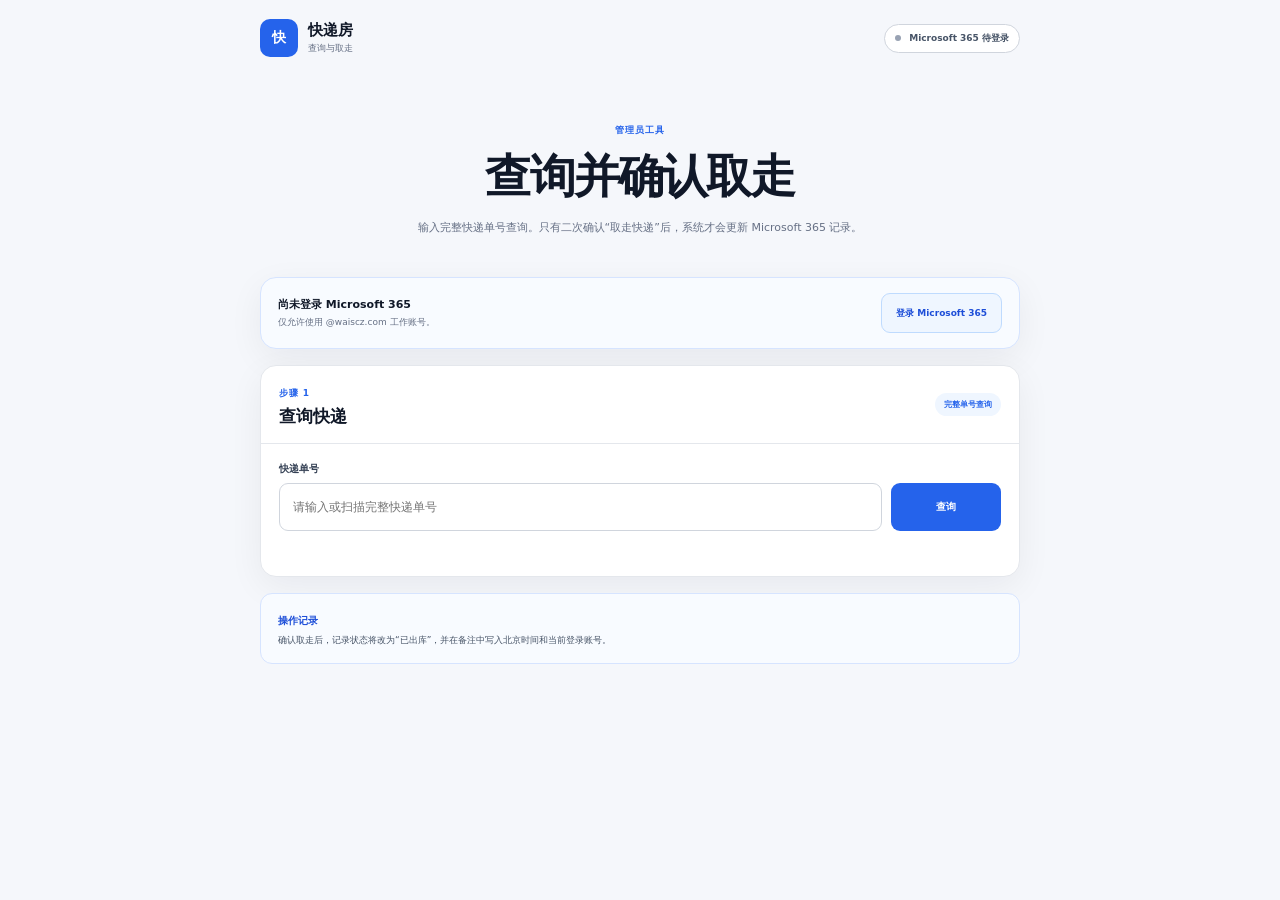
==== pickup.html @ 1c460fdf "Add authenticated parcel query and pickup page" ====
<!doctype html>
<html lang="zh-CN">
  <head>
    <meta charset="UTF-8" />
    <meta name="viewport" content="width=device-width, initial-scale=1.0, viewport-fit=cover" />
    <meta name="theme-color" content="#101828" />
    <meta name="description" content="快递房管理员查询快递并确认取走。" />
    <title>快递房 · 查询与取走</title>
    <script type="module" crossorigin src="./pickup-v1.js"></script>
    <link rel="modulepreload" crossorigin href="./shared-CIPjpdn9.js">
    <link rel="stylesheet" crossorigin href="./pickup-CG2SUko6.css">
  </head>
  <body>
    <main class="pickup-shell">
      <header class="pickup-topbar">
        <a class="pickup-brand" href="./">
          <span class="pickup-brand-mark">快</span>
          <span><strong>快递房</strong><small>查询与取走</small></span>
        </a>
        <span class="pickup-auth-badge" id="pickup-auth-badge"><i></i> Microsoft 365 待登录</span>
      </header>

      <section class="pickup-hero">
        <span>管理员工具</span>
        <h1>查询并确认取走</h1>
        <p>输入完整快递单号查询。只有二次确认“取走快递”后，系统才会更新 Microsoft 365 记录。</p>
      </section>

      <section class="pickup-card pickup-login-card">
        <div>
          <strong id="pickup-account-name">尚未登录 Microsoft 365</strong>
          <small id="pickup-account-email">仅允许使用 @waiscz.com 工作账号。</small>
        </div>
        <button id="pickup-login-button" type="button">登录 Microsoft 365</button>
      </section>

      <section class="pickup-card">
        <div class="pickup-section-heading">
          <div><span>步骤 1</span><h2>查询快递</h2></div>
          <span class="pickup-private-badge">完整单号查询</span>
        </div>
        <form class="pickup-search-form" id="pickup-search-form">
          <label for="pickup-tracking-number">快递单号</label>
          <div>
            <input id="pickup-tracking-number" type="text" autocomplete="off" placeholder="请输入或扫描完整快递单号" required />
            <button id="pickup-search-button" type="submit">查询</button>
          </div>
          <p id="pickup-search-status" role="status"></p>
        </form>
      </section>

      <section class="pickup-card pickup-result-card" id="pickup-result-card" hidden>
        <div class="pickup-section-heading">
          <div><span>步骤 2</span><h2>快递信息</h2></div>
          <span class="pickup-status-badge" id="pickup-status-badge"></span>
        </div>
        <dl class="pickup-details">
          <div><dt>快递单号</dt><dd id="pickup-result-tracking"></dd></div>
          <div><dt>快递公司</dt><dd id="pickup-result-company"></dd></div>
          <div><dt>存放位置</dt><dd id="pickup-result-location"></dd></div>
          <div><dt>入库时间</dt><dd id="pickup-result-inbound"></dd></div>
        </dl>
        <div class="pickup-result-actions">
          <button id="pickup-take-button" type="button">取走快递</button>
          <button id="pickup-search-another-button" type="button">查询其他快递</button>
        </div>
        <p id="pickup-action-status" role="status"></p>
      </section>

      <aside class="pickup-note">
        <strong>操作记录</strong>
        <p>确认取走后，记录状态将改为“已出库”，并在备注中写入北京时间和当前登录账号。</p>
      </aside>
    </main>

    <div class="pickup-dialog-backdrop" id="pickup-dialog" role="dialog" aria-modal="true" aria-labelledby="pickup-dialog-title" hidden>
      <div class="pickup-dialog-card">
        <span class="pickup-dialog-icon" aria-hidden="true">!</span>
        <h2 id="pickup-dialog-title">确认取走这件快递？</h2>
        <p>快递单号：<strong id="pickup-dialog-tracking"></strong></p>
        <p>确认后将更新数据库状态，并记录取走时间和登录账号。</p>
        <div>
          <button id="pickup-confirm-button" type="button">取走快递</button>
          <button id="pickup-cancel-button" type="button">不取，再看看</button>
        </div>
      </div>
    </div>

  </body>
</html>
---- pickup-CG2SUko6.css ----
:root{--lightningcss-light:initial;--lightningcss-dark: ;color-scheme:light;--navy:#101828;--blue:#2563eb;--blue-dark:#1d4ed8;--green:#079455;--green-soft:#ecfdf3;--red:#b42318;--muted:#667085;--line:#e4e7ec}*{box-sizing:border-box}body{color:var(--navy);-webkit-font-smoothing:antialiased;background:#f5f7fb;margin:0;font-family:Segoe UI,Microsoft YaHei,PingFang SC,system-ui,sans-serif}button,input{font:inherit}button{cursor:pointer}a{color:inherit;text-decoration:none}[hidden]{display:none!important}.pickup-shell{width:min(760px,100% - 28px);margin:0 auto;padding-bottom:40px}.pickup-topbar{justify-content:space-between;align-items:center;gap:16px;min-height:76px;display:flex}.pickup-brand{align-items:center;gap:10px;display:flex}.pickup-brand-mark{background:var(--blue);color:#fff;border-radius:10px;place-items:center;width:38px;height:38px;font-size:14px;font-weight:900;display:grid}.pickup-brand strong,.pickup-brand small{display:block}.pickup-brand strong{font-size:15px}.pickup-brand small{color:var(--muted);margin-top:2px;font-size:9px}.pickup-auth-badge{color:#475467;background:#fff;border:1px solid #d0d5dd;border-radius:999px;padding:7px 10px;font-size:9px;font-weight:800}.pickup-auth-badge i{background:#98a2b3;border-radius:50%;width:6px;height:6px;margin-right:5px;display:inline-block}.pickup-auth-badge[data-state=success]{background:var(--green-soft);color:#027a48;border-color:#b7ebd1}.pickup-auth-badge[data-state=success] i{background:#12b76a}.pickup-hero{text-align:center;padding:42px 0 24px}.pickup-hero>span,.pickup-section-heading>div>span{color:var(--blue);letter-spacing:.1em;font-size:9px;font-weight:900}.pickup-hero h1{letter-spacing:-.04em;margin:9px 0 10px;font-size:clamp(30px,6vw,46px)}.pickup-hero p{max-width:620px;color:var(--muted);margin:0 auto;font-size:11px;line-height:1.75}.pickup-card{border:1px solid var(--line);background:#fff;border-radius:16px;margin-top:16px;overflow:hidden;box-shadow:0 10px 35px #1018280f}.pickup-login-card{background:#f8fbff;border-color:#d6e4ff;align-items:center;gap:16px;padding:15px 17px;display:flex}.pickup-login-card>div{min-width:0}.pickup-login-card strong,.pickup-login-card small{display:block}.pickup-login-card strong{font-size:11px}.pickup-login-card small{color:var(--muted);overflow-wrap:anywhere;margin-top:4px;font-size:9px}.pickup-login-card button{min-height:40px;color:var(--blue-dark);white-space:nowrap;background:#eff6ff;border:1px solid #bfdbfe;border-radius:9px;margin-left:auto;padding:0 14px;font-size:9px;font-weight:850}.pickup-section-heading{border-bottom:1px solid var(--line);justify-content:space-between;align-items:center;min-height:74px;padding:15px 18px;display:flex}.pickup-section-heading h2{margin:5px 0 0;font-size:17px}.pickup-private-badge,.pickup-status-badge{color:var(--blue);background:#eff6ff;border-radius:999px;padding:6px 9px;font-size:8px;font-weight:850}.pickup-status-badge[data-state=out]{color:#475467;background:#f2f4f7}.pickup-status-badge[data-state=stock]{background:var(--green-soft);color:#027a48}.pickup-search-form{padding:18px}.pickup-search-form>label{color:#344054;margin-bottom:7px;font-size:10px;font-weight:850;display:block}.pickup-search-form>div{grid-template-columns:minmax(0,1fr) 110px;gap:9px;display:grid}.pickup-search-form input{border:1px solid #d0d5dd;border-radius:9px;outline:none;height:48px;padding:0 13px;font-size:12px}.pickup-search-form input:focus{border-color:#60a5fa;box-shadow:0 0 0 3px #dbeafe}.pickup-search-form button,.pickup-result-actions button{background:var(--blue);color:#fff;border:0;border-radius:9px;min-height:48px;font-size:10px;font-weight:850}.pickup-search-form button:disabled,.pickup-result-actions button:disabled{cursor:wait;opacity:.6}#pickup-search-status,#pickup-action-status{min-height:18px;color:var(--muted);margin:9px 2px 0;font-size:9px;line-height:1.55}[data-tone=error]{color:var(--red)!important}[data-tone=success]{font-weight:800;color:var(--green)!important}.pickup-details{margin:0;padding:6px 18px}.pickup-details div{border-bottom:1px solid var(--line);grid-template-columns:100px minmax(0,1fr);gap:12px;padding:13px 0;display:grid}.pickup-details div:last-child{border-bottom:0}.pickup-details dt{color:var(--muted);font-size:9px;font-weight:750}.pickup-details dd{overflow-wrap:anywhere;margin:0;font-size:11px;font-weight:850}.pickup-result-actions{grid-template-columns:1fr 1fr;gap:9px;padding:8px 18px 18px;display:grid}.pickup-result-actions button:last-child{color:#344054;background:#fff;border:1px solid #d0d5dd}.pickup-note{background:#f8fbff;border:1px solid #d6e4ff;border-radius:12px;margin-top:16px;padding:15px 17px}.pickup-note strong{color:var(--blue-dark);font-size:10px}.pickup-note p{color:#475467;margin:5px 0 0;font-size:9px;line-height:1.65}.pickup-dialog-backdrop{z-index:20;background:#1018288c;place-items:center;padding:18px;display:grid;position:fixed;inset:0}.pickup-dialog-card{text-align:center;background:#fff;border-radius:18px;width:min(420px,100%);padding:28px;box-shadow:0 24px 80px #1018284d}.pickup-dialog-icon{color:#b54708;background:#fff4ed;border-radius:50%;place-items:center;width:56px;height:56px;margin:0 auto 15px;font-size:25px;font-weight:900;display:grid}.pickup-dialog-card h2{margin:0 0 12px;font-size:22px}.pickup-dialog-card p{color:var(--muted);margin:6px 0;font-size:10px;line-height:1.65}.pickup-dialog-card>div{grid-template-columns:1fr 1fr;gap:9px;margin-top:20px;display:grid}.pickup-dialog-card button{border-radius:9px;min-height:46px;font-size:10px;font-weight:850}#pickup-confirm-button{background:var(--blue);color:#fff;border:0}#pickup-cancel-button{color:#344054;background:#fff;border:1px solid #d0d5dd}@media (width<=600px){.pickup-shell{width:min(100% - 20px,520px)}.pickup-topbar{min-height:64px}.pickup-hero{text-align:left;padding:30px 4px 18px}.pickup-login-card{flex-direction:column;align-items:stretch}.pickup-login-card button{width:100%;margin-left:0}.pickup-search-form>div,.pickup-result-actions,.pickup-dialog-card>div{grid-template-columns:1fr}.pickup-details div{grid-template-columns:82px minmax(0,1fr)}}
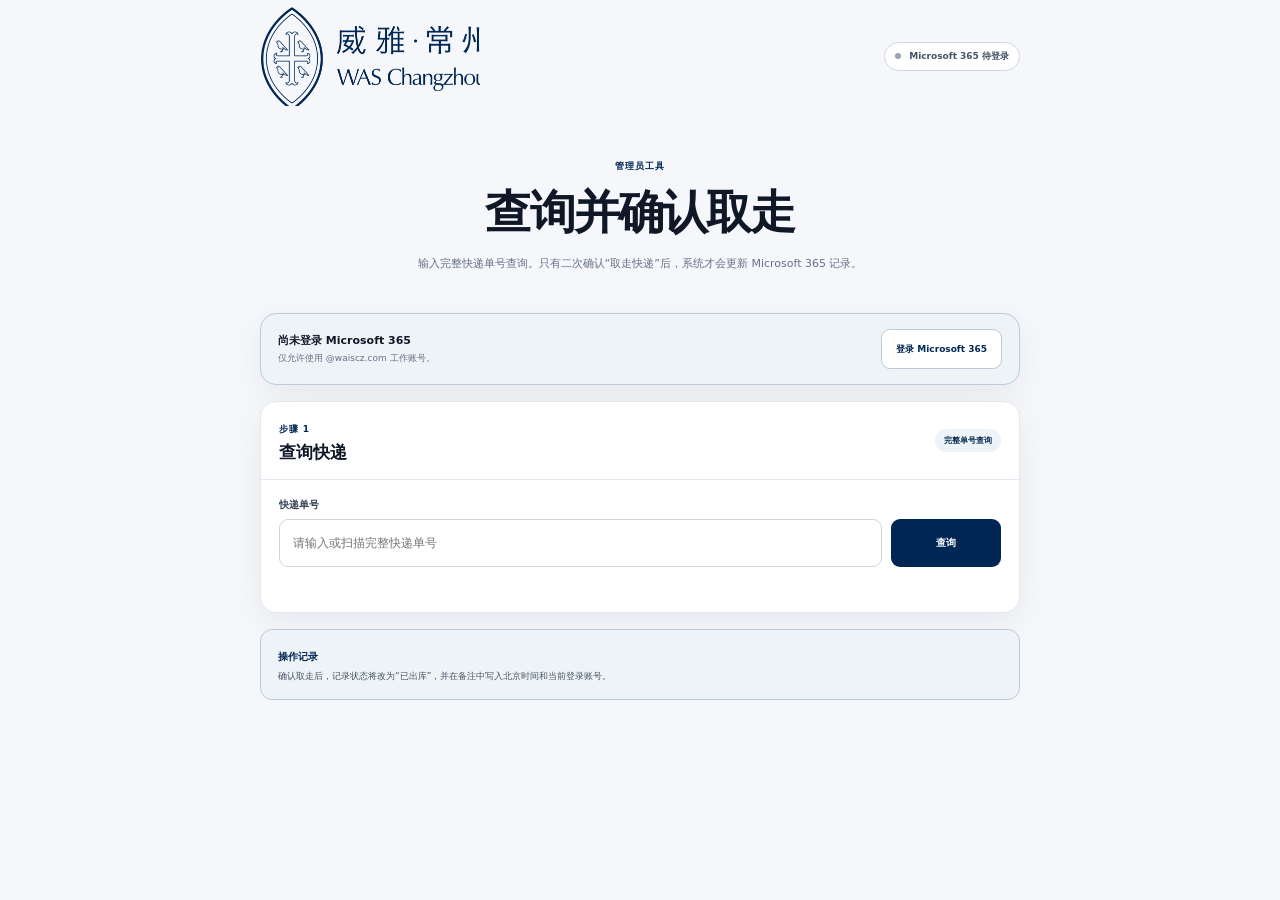
==== commit c896d9a3: "Brand pickup page and block duplicate parcel intake" ====
--- a/pickup.html
+++ b/pickup.html
@@ -3,19 +3,20 @@
   <head>
     <meta charset="UTF-8" />
     <meta name="viewport" content="width=device-width, initial-scale=1.0, viewport-fit=cover" />
-    <meta name="theme-color" content="#101828" />
+    <meta name="theme-color" content="#002753" />
     <meta name="description" content="快递房管理员查询快递并确认取走。" />
     <title>快递房 · 查询与取走</title>
     <script type="module" crossorigin src="./pickup-v1.js"></script>
     <link rel="modulepreload" crossorigin href="./shared-CIPjpdn9.js">
-    <link rel="stylesheet" crossorigin href="./pickup-CG2SUko6.css">
+    <link rel="stylesheet" crossorigin href="./pickup-BM_yRb2k.css">
   </head>
   <body>
     <main class="pickup-shell">
       <header class="pickup-topbar">
-        <a class="pickup-brand" href="./">
-          <span class="pickup-brand-mark">快</span>
-          <span><strong>快递房</strong><small>查询与取走</small></span>
+        <a class="pickup-brand" href="./" aria-label="威雅常州快递房首页">
+          <span class="pickup-brand-logo">
+            <img src="./was-changzhou-logo.png" alt="威雅·常州 WAS Changzhou" />
+          </span>
         </a>
         <span class="pickup-auth-badge" id="pickup-auth-badge"><i></i> Microsoft 365 待登录</span>
       </header>
--- a/pickup-BM_yRb2k.css
+++ b/pickup-BM_yRb2k.css
@@ -0,0 +1 @@
+:root{--lightningcss-light:initial;--lightningcss-dark: ;color-scheme:light;--navy:#101828;--blue:#002753;--blue-dark:#002753;--blue-soft:#eef3f7;--blue-line:#bdcad7;--green:#079455;--green-soft:#ecfdf3;--red:#b42318;--muted:#667085;--line:#e4e7ec}*{box-sizing:border-box}body{color:var(--navy);-webkit-font-smoothing:antialiased;background:#f5f7fb;margin:0;font-family:Segoe UI,Microsoft YaHei,PingFang SC,system-ui,sans-serif}button,input{font:inherit}button{cursor:pointer}a{color:inherit;text-decoration:none}[hidden]{display:none!important}.pickup-shell{width:min(760px,100% - 28px);margin:0 auto;padding-bottom:40px}.pickup-topbar{justify-content:space-between;align-items:center;gap:16px;min-height:112px;display:flex}.pickup-brand{align-items:center;gap:10px;display:flex}.pickup-brand-logo{width:220px;height:100px;display:block;position:relative;overflow:hidden}.pickup-brand-logo img{width:272px;max-width:none;height:auto;position:absolute;top:-36px;left:-21px}.pickup-auth-badge{color:#475467;background:#fff;border:1px solid #d0d5dd;border-radius:999px;padding:7px 10px;font-size:9px;font-weight:800}.pickup-auth-badge i{background:#98a2b3;border-radius:50%;width:6px;height:6px;margin-right:5px;display:inline-block}.pickup-auth-badge[data-state=success]{background:var(--green-soft);color:#027a48;border-color:#b7ebd1}.pickup-auth-badge[data-state=success] i{background:#12b76a}.pickup-hero{text-align:center;padding:42px 0 24px}.pickup-hero>span,.pickup-section-heading>div>span{color:var(--blue);letter-spacing:.1em;font-size:9px;font-weight:900}.pickup-hero h1{letter-spacing:-.04em;margin:9px 0 10px;font-size:clamp(30px,6vw,46px)}.pickup-hero p{max-width:620px;color:var(--muted);margin:0 auto;font-size:11px;line-height:1.75}.pickup-card{border:1px solid var(--line);background:#fff;border-radius:16px;margin-top:16px;overflow:hidden;box-shadow:0 10px 35px #1018280f}.pickup-login-card{border-color:var(--blue-line);background:var(--blue-soft);align-items:center;gap:16px;padding:15px 17px;display:flex}.pickup-login-card>div{min-width:0}.pickup-login-card strong,.pickup-login-card small{display:block}.pickup-login-card strong{font-size:11px}.pickup-login-card small{color:var(--muted);overflow-wrap:anywhere;margin-top:4px;font-size:9px}.pickup-login-card button{border:1px solid var(--blue-line);min-height:40px;color:var(--blue-dark);white-space:nowrap;background:#fff;border-radius:9px;margin-left:auto;padding:0 14px;font-size:9px;font-weight:850}.pickup-section-heading{border-bottom:1px solid var(--line);justify-content:space-between;align-items:center;min-height:74px;padding:15px 18px;display:flex}.pickup-section-heading h2{margin:5px 0 0;font-size:17px}.pickup-private-badge,.pickup-status-badge{background:var(--blue-soft);color:var(--blue);border-radius:999px;padding:6px 9px;font-size:8px;font-weight:850}.pickup-status-badge[data-state=out]{color:#475467;background:#f2f4f7}.pickup-status-badge[data-state=stock]{background:var(--green-soft);color:#027a48}.pickup-search-form{padding:18px}.pickup-search-form>label{color:#344054;margin-bottom:7px;font-size:10px;font-weight:850;display:block}.pickup-search-form>div{grid-template-columns:minmax(0,1fr) 110px;gap:9px;display:grid}.pickup-search-form input{border:1px solid #d0d5dd;border-radius:9px;outline:none;height:48px;padding:0 13px;font-size:12px}.pickup-search-form input:focus{border-color:var(--blue);box-shadow:0 0 0 3px #00275329}.pickup-search-form button,.pickup-result-actions button{background:var(--blue);color:#fff;border:0;border-radius:9px;min-height:48px;font-size:10px;font-weight:850}.pickup-search-form button:disabled,.pickup-result-actions button:disabled{cursor:wait;opacity:.6}#pickup-search-status,#pickup-action-status{min-height:18px;color:var(--muted);margin:9px 2px 0;font-size:9px;line-height:1.55}[data-tone=error]{color:var(--red)!important}[data-tone=success]{font-weight:800;color:var(--green)!important}.pickup-details{margin:0;padding:6px 18px}.pickup-details div{border-bottom:1px solid var(--line);grid-template-columns:100px minmax(0,1fr);gap:12px;padding:13px 0;display:grid}.pickup-details div:last-child{border-bottom:0}.pickup-details dt{color:var(--muted);font-size:9px;font-weight:750}.pickup-details dd{overflow-wrap:anywhere;margin:0;font-size:11px;font-weight:850}.pickup-result-actions{grid-template-columns:1fr 1fr;gap:9px;padding:8px 18px 18px;display:grid}.pickup-result-actions button:last-child{color:#344054;background:#fff;border:1px solid #d0d5dd}.pickup-note{border:1px solid var(--blue-line);background:var(--blue-soft);border-radius:12px;margin-top:16px;padding:15px 17px}.pickup-note strong{color:var(--blue-dark);font-size:10px}.pickup-note p{color:#475467;margin:5px 0 0;font-size:9px;line-height:1.65}.pickup-dialog-backdrop{z-index:20;background:#1018288c;place-items:center;padding:18px;display:grid;position:fixed;inset:0}.pickup-dialog-card{text-align:center;background:#fff;border-radius:18px;width:min(420px,100%);padding:28px;box-shadow:0 24px 80px #1018284d}.pickup-dialog-icon{color:#b54708;background:#fff4ed;border-radius:50%;place-items:center;width:56px;height:56px;margin:0 auto 15px;font-size:25px;font-weight:900;display:grid}.pickup-dialog-card h2{margin:0 0 12px;font-size:22px}.pickup-dialog-card p{color:var(--muted);margin:6px 0;font-size:10px;line-height:1.65}.pickup-dialog-card>div{grid-template-columns:1fr 1fr;gap:9px;margin-top:20px;display:grid}.pickup-dialog-card button{border-radius:9px;min-height:46px;font-size:10px;font-weight:850}#pickup-confirm-button{background:var(--blue);color:#fff;border:0}#pickup-cancel-button{color:#344054;background:#fff;border:1px solid #d0d5dd}@media (width<=600px){.pickup-shell{width:min(100% - 20px,520px)}.pickup-topbar{min-height:88px}.pickup-brand-logo{width:176px;height:80px}.pickup-brand-logo img{width:218px;top:-29px;left:-17px}.pickup-auth-badge{font-size:8px}.pickup-hero{text-align:left;padding:24px 4px 18px}.pickup-login-card{flex-direction:column;align-items:stretch}.pickup-login-card button{width:100%;margin-left:0}.pickup-search-form>div,.pickup-result-actions,.pickup-dialog-card>div{grid-template-columns:1fr}.pickup-details div{grid-template-columns:82px minmax(0,1fr)}}
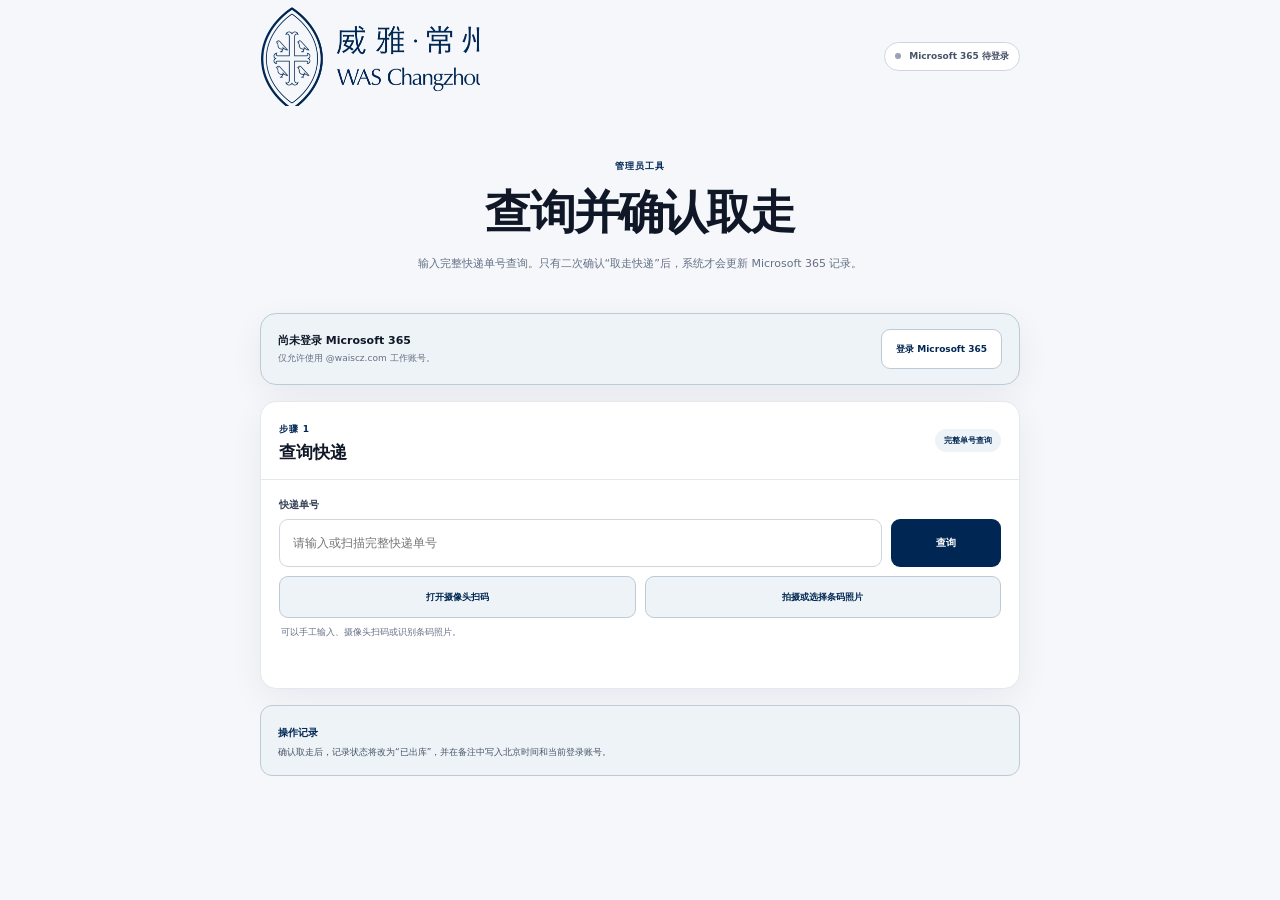
==== commit ea125a2f: "Add barcode scanning to pickup query page" ====
--- a/pickup.html
+++ b/pickup.html
@@ -6,9 +6,9 @@
     <meta name="theme-color" content="#002753" />
     <meta name="description" content="快递房管理员查询快递并确认取走。" />
     <title>快递房 · 查询与取走</title>
-    <script type="module" crossorigin src="./pickup-v1.js"></script>
-    <link rel="modulepreload" crossorigin href="./shared-CIPjpdn9.js">
-    <link rel="stylesheet" crossorigin href="./pickup-BM_yRb2k.css">
+    <script type="module" crossorigin src="./pickup-v2.js"></script>
+    <link rel="modulepreload" crossorigin href="./shared-BkLojgFK.js">
+    <link rel="stylesheet" crossorigin href="./pickup-BHOtlLcw.css">
   </head>
   <body>
     <main class="pickup-shell">
@@ -42,10 +42,23 @@
         </div>
         <form class="pickup-search-form" id="pickup-search-form">
           <label for="pickup-tracking-number">快递单号</label>
-          <div>
+          <div class="pickup-search-row">
             <input id="pickup-tracking-number" type="text" autocomplete="off" placeholder="请输入或扫描完整快递单号" required />
             <button id="pickup-search-button" type="submit">查询</button>
           </div>
+          <div class="pickup-scan-actions">
+            <button id="pickup-camera-button" type="button">打开摄像头扫码</button>
+            <label class="pickup-image-button">
+              拍摄或选择条码照片
+              <input id="pickup-barcode-image" type="file" accept="image/*" />
+            </label>
+          </div>
+          <div class="pickup-camera-panel" id="pickup-camera-panel" hidden>
+            <video id="pickup-camera-preview" muted playsinline aria-label="快递单号扫码预览"></video>
+            <div class="pickup-scan-frame" aria-hidden="true"><i></i><i></i><i></i><i></i></div>
+            <button id="pickup-stop-camera" type="button">停止摄像头</button>
+          </div>
+          <p id="pickup-scan-status" role="status">可以手工输入、摄像头扫码或识别条码照片。</p>
           <p id="pickup-search-status" role="status"></p>
         </form>
       </section>
--- a/pickup-BHOtlLcw.css
+++ b/pickup-BHOtlLcw.css
@@ -0,0 +1 @@
+:root{--lightningcss-light:initial;--lightningcss-dark: ;color-scheme:light;--navy:#101828;--blue:#002753;--blue-dark:#002753;--blue-soft:#eef3f7;--blue-line:#bdcad7;--green:#079455;--green-soft:#ecfdf3;--red:#b42318;--muted:#667085;--line:#e4e7ec}*{box-sizing:border-box}body{color:var(--navy);-webkit-font-smoothing:antialiased;background:#f5f7fb;margin:0;font-family:Segoe UI,Microsoft YaHei,PingFang SC,system-ui,sans-serif}button,input{font:inherit}button{cursor:pointer}a{color:inherit;text-decoration:none}[hidden]{display:none!important}.pickup-shell{width:min(760px,100% - 28px);margin:0 auto;padding-bottom:40px}.pickup-topbar{justify-content:space-between;align-items:center;gap:16px;min-height:112px;display:flex}.pickup-brand{align-items:center;gap:10px;display:flex}.pickup-brand-logo{width:220px;height:100px;display:block;position:relative;overflow:hidden}.pickup-brand-logo img{width:272px;max-width:none;height:auto;position:absolute;top:-36px;left:-21px}.pickup-auth-badge{color:#475467;background:#fff;border:1px solid #d0d5dd;border-radius:999px;padding:7px 10px;font-size:9px;font-weight:800}.pickup-auth-badge i{background:#98a2b3;border-radius:50%;width:6px;height:6px;margin-right:5px;display:inline-block}.pickup-auth-badge[data-state=success]{background:var(--green-soft);color:#027a48;border-color:#b7ebd1}.pickup-auth-badge[data-state=success] i{background:#12b76a}.pickup-hero{text-align:center;padding:42px 0 24px}.pickup-hero>span,.pickup-section-heading>div>span{color:var(--blue);letter-spacing:.1em;font-size:9px;font-weight:900}.pickup-hero h1{letter-spacing:-.04em;margin:9px 0 10px;font-size:clamp(30px,6vw,46px)}.pickup-hero p{max-width:620px;color:var(--muted);margin:0 auto;font-size:11px;line-height:1.75}.pickup-card{border:1px solid var(--line);background:#fff;border-radius:16px;margin-top:16px;overflow:hidden;box-shadow:0 10px 35px #1018280f}.pickup-login-card{border-color:var(--blue-line);background:var(--blue-soft);align-items:center;gap:16px;padding:15px 17px;display:flex}.pickup-login-card>div{min-width:0}.pickup-login-card strong,.pickup-login-card small{display:block}.pickup-login-card strong{font-size:11px}.pickup-login-card small{color:var(--muted);overflow-wrap:anywhere;margin-top:4px;font-size:9px}.pickup-login-card button{border:1px solid var(--blue-line);min-height:40px;color:var(--blue-dark);white-space:nowrap;background:#fff;border-radius:9px;margin-left:auto;padding:0 14px;font-size:9px;font-weight:850}.pickup-section-heading{border-bottom:1px solid var(--line);justify-content:space-between;align-items:center;min-height:74px;padding:15px 18px;display:flex}.pickup-section-heading h2{margin:5px 0 0;font-size:17px}.pickup-private-badge,.pickup-status-badge{background:var(--blue-soft);color:var(--blue);border-radius:999px;padding:6px 9px;font-size:8px;font-weight:850}.pickup-status-badge[data-state=out]{color:#475467;background:#f2f4f7}.pickup-status-badge[data-state=stock]{background:var(--green-soft);color:#027a48}.pickup-search-form{padding:18px}.pickup-search-form>label{color:#344054;margin-bottom:7px;font-size:10px;font-weight:850;display:block}.pickup-search-row{grid-template-columns:minmax(0,1fr) 110px;gap:9px;display:grid}.pickup-search-form input{border:1px solid #d0d5dd;border-radius:9px;outline:none;height:48px;padding:0 13px;font-size:12px}.pickup-search-form input:focus{border-color:var(--blue);box-shadow:0 0 0 3px #00275329}.pickup-search-form button,.pickup-result-actions button{background:var(--blue);color:#fff;border:0;border-radius:9px;min-height:48px;font-size:10px;font-weight:850}.pickup-search-form button:disabled,.pickup-result-actions button:disabled{cursor:wait;opacity:.6}.pickup-scan-actions{grid-template-columns:1fr 1fr;gap:9px;margin-top:9px;display:grid}.pickup-scan-actions>button,.pickup-image-button{border:1px solid var(--blue-line);background:var(--blue-soft);min-height:42px;color:var(--blue);border-radius:9px;place-items:center;font-size:9px;font-weight:850;display:grid}.pickup-image-button{cursor:pointer;position:relative;overflow:hidden}.pickup-image-button input{opacity:0;pointer-events:none;width:1px;height:1px;position:absolute}.pickup-camera-panel{background:#071626;border-radius:11px;min-height:260px;margin-top:10px;position:relative;overflow:hidden}.pickup-camera-panel video{object-fit:cover;width:100%;height:260px;display:block}.pickup-camera-panel>button{background:#002753e6;border:1px solid #ffffff59;min-height:34px;padding:0 11px;position:absolute;bottom:10px;right:10px}.pickup-scan-frame{pointer-events:none;width:min(76%,330px);height:116px;position:absolute;inset:50% auto auto 50%;transform:translate(-50%,-50%)}.pickup-scan-frame i{width:25px;height:25px;position:absolute}.pickup-scan-frame i:first-child{border-top:3px solid #fff;border-left:3px solid #fff;top:0;left:0}.pickup-scan-frame i:nth-child(2){border-top:3px solid #fff;border-right:3px solid #fff;top:0;right:0}.pickup-scan-frame i:nth-child(3){border-bottom:3px solid #fff;border-left:3px solid #fff;bottom:0;left:0}.pickup-scan-frame i:nth-child(4){border-bottom:3px solid #fff;border-right:3px solid #fff;bottom:0;right:0}#pickup-scan-status{min-height:17px;color:var(--muted);margin:8px 2px 0;font-size:9px;line-height:1.55}#pickup-search-status,#pickup-action-status{min-height:18px;color:var(--muted);margin:9px 2px 0;font-size:9px;line-height:1.55}[data-tone=error]{color:var(--red)!important}[data-tone=success]{font-weight:800;color:var(--green)!important}.pickup-details{margin:0;padding:6px 18px}.pickup-details div{border-bottom:1px solid var(--line);grid-template-columns:100px minmax(0,1fr);gap:12px;padding:13px 0;display:grid}.pickup-details div:last-child{border-bottom:0}.pickup-details dt{color:var(--muted);font-size:9px;font-weight:750}.pickup-details dd{overflow-wrap:anywhere;margin:0;font-size:11px;font-weight:850}.pickup-result-actions{grid-template-columns:1fr 1fr;gap:9px;padding:8px 18px 18px;display:grid}.pickup-result-actions button:last-child{color:#344054;background:#fff;border:1px solid #d0d5dd}.pickup-note{border:1px solid var(--blue-line);background:var(--blue-soft);border-radius:12px;margin-top:16px;padding:15px 17px}.pickup-note strong{color:var(--blue-dark);font-size:10px}.pickup-note p{color:#475467;margin:5px 0 0;font-size:9px;line-height:1.65}.pickup-dialog-backdrop{z-index:20;background:#1018288c;place-items:center;padding:18px;display:grid;position:fixed;inset:0}.pickup-dialog-card{text-align:center;background:#fff;border-radius:18px;width:min(420px,100%);padding:28px;box-shadow:0 24px 80px #1018284d}.pickup-dialog-icon{color:#b54708;background:#fff4ed;border-radius:50%;place-items:center;width:56px;height:56px;margin:0 auto 15px;font-size:25px;font-weight:900;display:grid}.pickup-dialog-card h2{margin:0 0 12px;font-size:22px}.pickup-dialog-card p{color:var(--muted);margin:6px 0;font-size:10px;line-height:1.65}.pickup-dialog-card>div{grid-template-columns:1fr 1fr;gap:9px;margin-top:20px;display:grid}.pickup-dialog-card button{border-radius:9px;min-height:46px;font-size:10px;font-weight:850}#pickup-confirm-button{background:var(--blue);color:#fff;border:0}#pickup-cancel-button{color:#344054;background:#fff;border:1px solid #d0d5dd}@media (width<=600px){.pickup-shell{width:min(100% - 20px,520px)}.pickup-topbar{min-height:88px}.pickup-brand-logo{width:176px;height:80px}.pickup-brand-logo img{width:218px;top:-29px;left:-17px}.pickup-auth-badge{font-size:8px}.pickup-hero{text-align:left;padding:24px 4px 18px}.pickup-login-card{flex-direction:column;align-items:stretch}.pickup-login-card button{width:100%;margin-left:0}.pickup-search-row,.pickup-scan-actions,.pickup-result-actions,.pickup-dialog-card>div{grid-template-columns:1fr}.pickup-details div{grid-template-columns:82px minmax(0,1fr)}}
